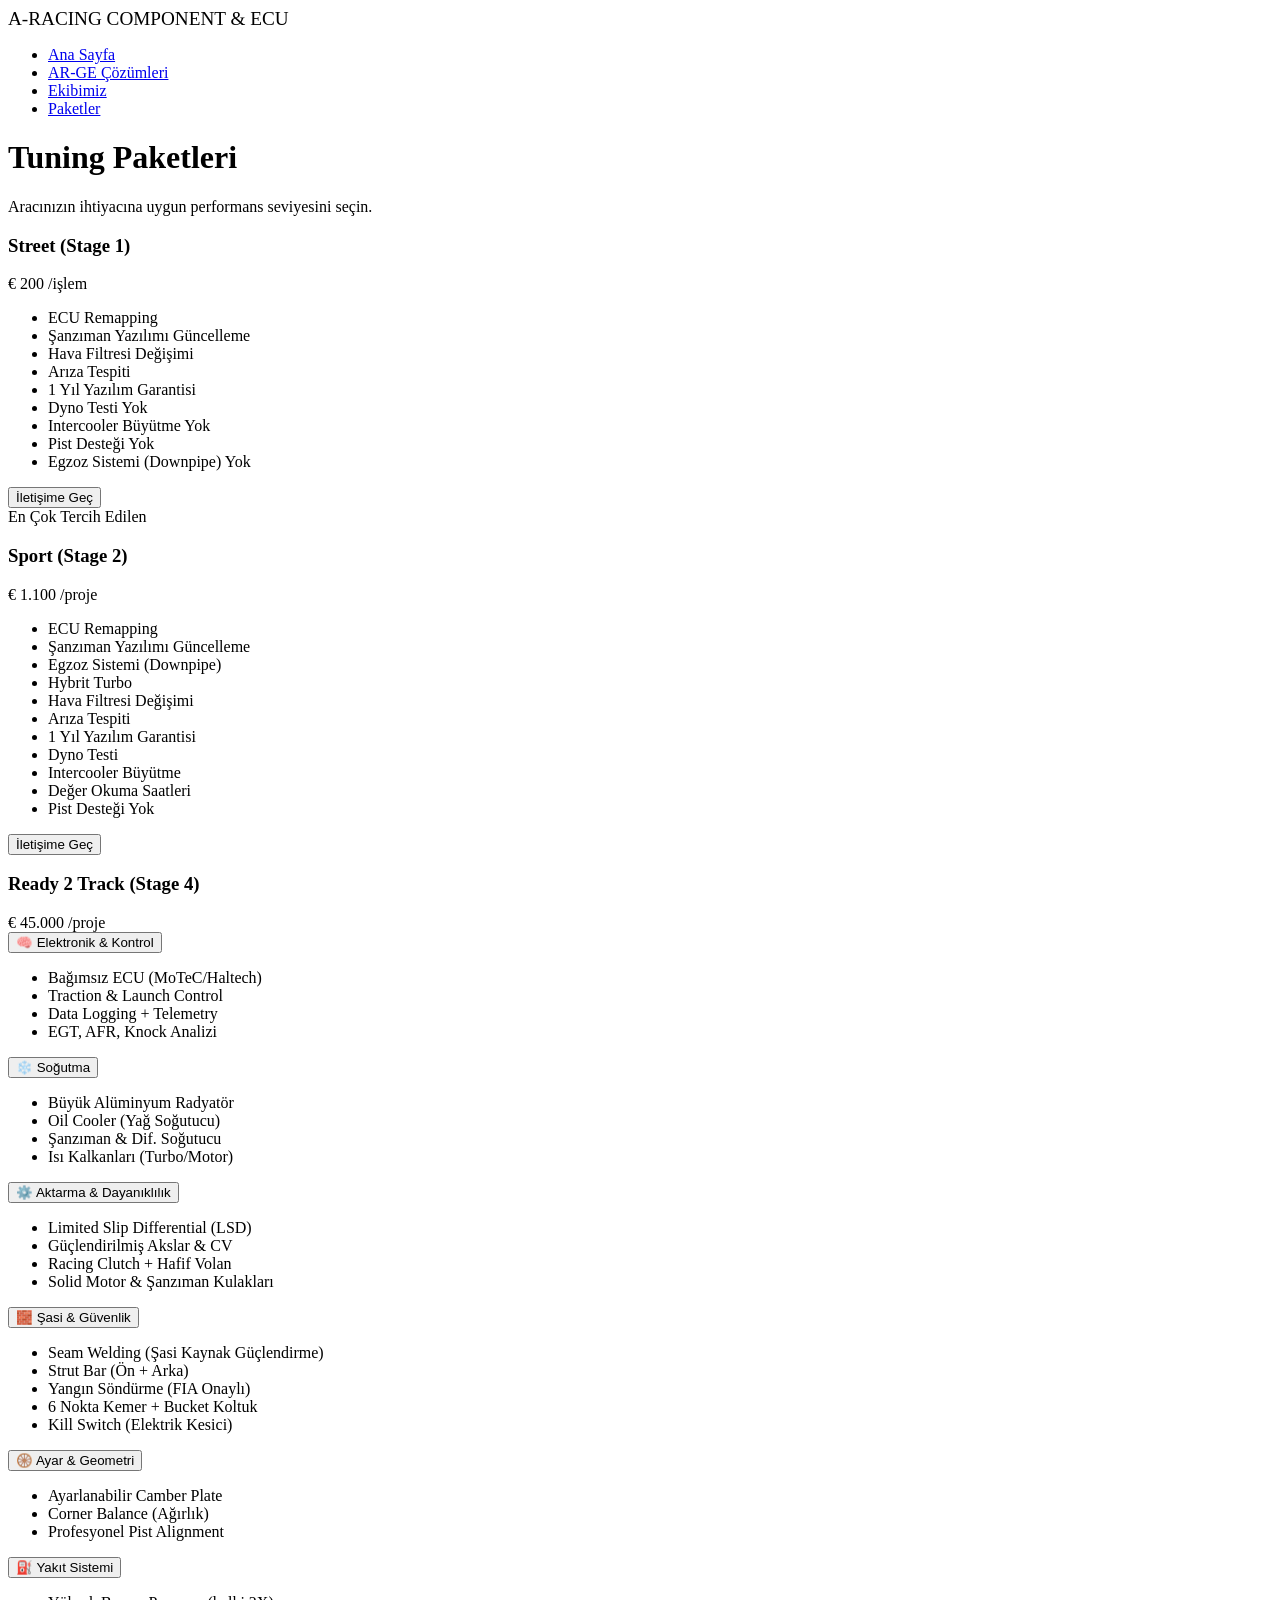
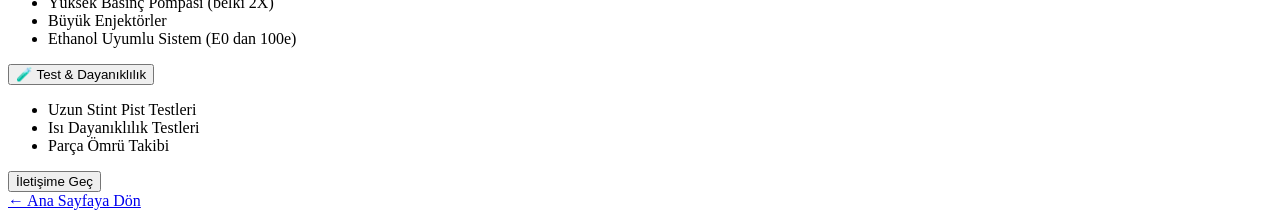
==== task2.html @ df14d0ee "Refactor task2.html with updated content and styles" ====
<!DOCTYPE html>
<html lang="tr">
<head>
    <meta charset="UTF-8">
    <meta name="viewport" content="width=device-width, initial-scale=1.0">
    <title>Paketler | A-RACING Systems</title>
    <link rel="stylesheet" href="style.css">
    <link href="https://fonts.googleapis.com/css2?family=Orbitron:wght@400;700&family=Roboto:wght@300;400;700&display=swap" rel="stylesheet">
    <link rel="stylesheet" href="https://cdnjs.cloudflare.com/ajax/libs/font-awesome/6.4.0/css/all.min.css">
</head>
<body>

    <nav class="navbar">
        <div class="logo" style="font-size: 1.2rem;">
            A-RACING <span>COMPONENT & ECU</span>
        </div>
        <ul class="nav-links">
            <li><a href="index.html">Ana Sayfa</a></li>
            <li><a href="index.html#services">AR-GE Çözümleri</a></li>
            <li><a href="team.html">Ekibimiz</a></li> 
            <li><a href="task2.html" class="cta-btn active">Paketler</a></li>
        </ul>
    </nav>

    <div class="main-container">

        <header class="page-header">
            <h1>Tuning Paketleri</h1>
            <p>Aracınızın ihtiyacına uygun performans seviyesini seçin.</p>
        </header>

        <div class="pricing-wrapper">

            <div class="card">
                <div class="card-header">
                    <h3>Street (Stage 1)</h3>
                    <div class="price-box">
                        <span class="currency">€</span>
                        <span class="amount">200</span>
                        <span class="period">/işlem</span>
                    </div>
                </div>
                <div class="card-body">
                    <ul>
                        <li>ECU Remapping</li>
                        <li>Şanzıman Yazılımı Güncelleme</li>
                        <li>Hava Filtresi Değişimi</li>
                        <li>Arıza Tespiti</li>
                        <li>1 Yıl Yazılım Garantisi</li>
                        <li class="disabled">Dyno Testi Yok</li>
                        <li class="disabled">Intercooler Büyütme Yok</li>
                        <li class="disabled">Pist Desteği Yok</li>
                        <li class="disabled">Egzoz Sistemi (Downpipe) Yok</li>
                    </ul>
                </div>
                <div class="card-footer">
                    <button class="btn toggle-btn" onclick="toggleSocials(this)">İletişime Geç</button>
                    
                    <div class="social-dropdown" style="display: none;">
                        <a href="https://www.instagram.com/ardahacimusalar/" target="_blank"><i class="fab fa-instagram"></i></a>
                        <a href="https://www.linkedin.com/in/ardahacimusalar/" target="_blank"><i class="fab fa-linkedin"></i></a>
                        <a href="mailto:ardahacimusalar@gmail.com"><i class="fas fa-envelope"></i></a>
                        <a href="https://github.com/ardahacimusalar" target="_blank"><i class="fab fa-github"></i></a>
                    </div>
                </div>
            </div>

            <div class="card popular">
                <div class="badge">En Çok Tercih Edilen</div> 
                
                <div class="card-header">
                    <h3>Sport (Stage 2)</h3>
                    <div class="price-box">
                        <span class="currency">€</span>
                        <span class="amount">1.100</span>
                        <span class="period">/proje</span>
                    </div>
                </div>
                <div class="card-body">
                    <ul>
                        <li>ECU Remapping</li>
                        <li>Şanzıman Yazılımı Güncelleme</li>
                        <li>Egzoz Sistemi (Downpipe)</li>
                        <li>Hybrit Turbo</li>
                        <li>Hava Filtresi Değişimi</li>
                        <li>Arıza Tespiti</li>
                        <li>1 Yıl Yazılım Garantisi</li>
                        <li>Dyno Testi</li>
                        <li>Intercooler Büyütme</li>
                        <li>Değer Okuma Saatleri</li>
                        <li class="disabled">Pist Desteği Yok</li>
                        
                    </ul>
                </div>
                <div class="card-footer">
                    <button class="btn btn-primary toggle-btn" onclick="toggleSocials(this)">İletişime Geç</button>
                    
                    <div class="social-dropdown" style="display: none;">
                        <a href="https://www.instagram.com/ardahacimusalar/" target="_blank"><i class="fab fa-instagram"></i></a>
                        <a href="https://www.linkedin.com/in/ardahacimusalar/" target="_blank"><i class="fab fa-linkedin"></i></a>
                        <a href="mailto:ardahacimusalar@gmail.com"><i class="fas fa-envelope"></i></a>
                        <a href="https://github.com/ardahacimusalar" target="_blank"><i class="fab fa-github"></i></a>
                    </div>
                </div>
            </div>

        <div class="card"> <div class="card-header">
                    <h3>Ready 2 Track (Stage 4)</h3>
                    <div class="price-box">
                        <span class="currency">€</span>
                        <span class="amount">45.000</span>
                        <span class="period">/proje</span>
                    </div>
                </div>
                
                <div class="accordion-container">
                    
                    <button class="acc-btn">🧠 Elektronik & Kontrol</button>
                    <div class="acc-panel">
                        <ul>
                            <li>Bağımsız ECU (MoTeC/Haltech)</li>
                            <li>Traction & Launch Control</li>
                            <li>Data Logging + Telemetry</li>
                            <li>EGT, AFR, Knock Analizi</li>
                        </ul>
                    </div>

                    <button class="acc-btn">❄️ Soğutma</button>
                    <div class="acc-panel">
                        <ul>
                            <li>Büyük Alüminyum Radyatör</li>
                            <li>Oil Cooler (Yağ Soğutucu)</li>
                            <li>Şanzıman & Dif. Soğutucu</li>
                            <li>Isı Kalkanları (Turbo/Motor)</li>
                        </ul>
                    </div>

                    <button class="acc-btn">⚙️ Aktarma & Dayanıklılık</button>
                    <div class="acc-panel">
                        <ul>
                            <li>Limited Slip Differential (LSD)</li>
                            <li>Güçlendirilmiş Akslar & CV</li>
                            <li>Racing Clutch + Hafif Volan</li>
                            <li>Solid Motor & Şanzıman Kulakları</li>
                        </ul>
                    </div>

                    <button class="acc-btn">🧱 Şasi & Güvenlik</button>
                    <div class="acc-panel">
                        <ul>
                            <li>Seam Welding (Şasi Kaynak Güçlendirme)</li>
                            <li>Strut Bar (Ön + Arka)</li>
                            <li>Yangın Söndürme (FIA Onaylı)</li>
                            <li>6 Nokta Kemer + Bucket Koltuk</li>
                            <li>Kill Switch (Elektrik Kesici)</li>
                        </ul>
                    </div>

                    <button class="acc-btn">🛞 Ayar & Geometri</button>
                    <div class="acc-panel">
                        <ul>
                            <li>Ayarlanabilir Camber Plate</li>
                            <li>Corner Balance (Ağırlık)</li>
                            <li>Profesyonel Pist Alignment</li>
                        </ul>
                    </div>

                    <button class="acc-btn">⛽ Yakıt Sistemi</button>
                    <div class="acc-panel">
                        <ul>
                            <li>Yüksek Basınç Pompası (belki 2X)</li>
                            <li>Büyük Enjektörler</li>
                            <li>Ethanol Uyumlu Sistem (E0 dan 100e)</li>
                        </ul>
                    </div>

                    <button class="acc-btn">🧪 Test & Dayanıklılık</button>
                    <div class="acc-panel">
                        <ul>
                            <li>Uzun Stint Pist Testleri</li>
                            <li>Isı Dayanıklılık Testleri</li>
                            <li>Parça Ömrü Takibi</li>
                        </ul>
                    </div>

                </div>
                <div class="card-footer">
                    <button class="btn toggle-btn" onclick="toggleSocials(this)">İletişime Geç</button>
                    
                    <div class="social-dropdown" style="display: none;">
                        <a href="https://www.instagram.com/ardahacimusalar/" target="_blank"><i class="fab fa-instagram"></i></a>
                        <a href="https://www.linkedin.com/in/ardahacimusalar/" target="_blank"><i class="fab fa-linkedin"></i></a>
                        <a href="mailto:ardahacimusalar@gmail.com"><i class="fas fa-envelope"></i></a>
                        <a href="https://github.com/ardahacimusalar" target="_blank"><i class="fab fa-github"></i></a>
                    </div>
                </div>
            </div>
        
        <div class="back-link">
            <a href="index.html">← Ana Sayfaya Dön</a>
        </div>

    </div> 

    <script>
        // 1. SOSYAL MEDYA BUTONU İÇİN FONKSİYON
        function toggleSocials(btn) {
            var dropdown = btn.nextElementSibling;
            
            if (dropdown.style.display === "none") {
                dropdown.style.display = "flex";
                btn.textContent = "Kapat"; 
            } else {
                dropdown.style.display = "none";
                btn.textContent = "İletişime Geç"; 
            }
        }

        // LİSTE AÇMA/KAPAMA FONKSİYONU (Stage 4 İçin)
        // Sayfadaki tüm "acc-btn" sınıfına sahip butonları buluyoruz
        var acc = document.getElementsByClassName("acc-btn");
        var i;

        // Her bir butona tıklama özelliği ekliyoruz
        for (i = 0; i < acc.length; i++) {
            acc[i].addEventListener("click", function() {
                /* Tıklanan butona "active" sınıfı ekle (Rengi değişsin, + işareti - olsun) */
                this.classList.toggle("active");

                /* Hemen altındaki paneli (gizli listeyi) bul */
                var panel = this.nextElementSibling;
                
                /* Eğer açıksa kapat, kapalıysa aç */
                if (panel.style.maxHeight) {
                    panel.style.maxHeight = null; // Kapat
                } else {
                    panel.style.maxHeight = panel.scrollHeight + "px"; // İçerik kadar aç
                } 
            });
        }
    </script>

</body>
</html>
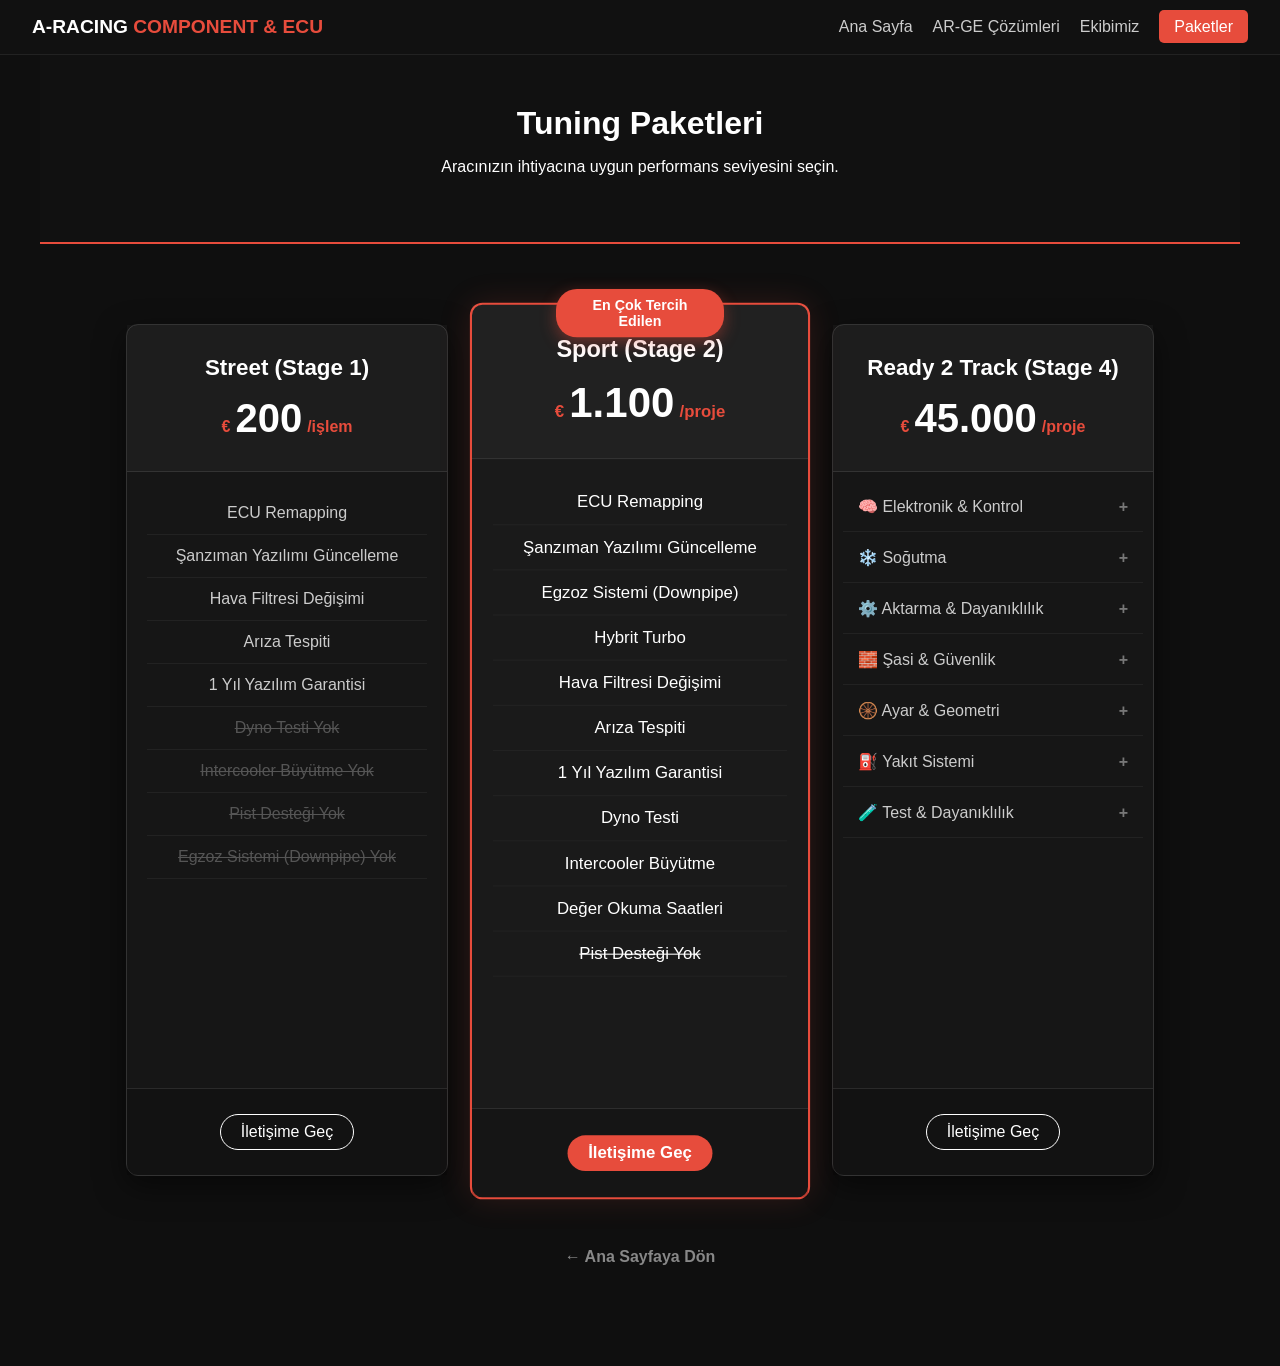
==== commit d45f9b16: "Fix HTML encoding issues in task2.html" ====
--- a/task2.html
+++ b/task2.html
@@ -3,7 +3,7 @@
 <head>
     <meta charset="UTF-8">
     <meta name="viewport" content="width=device-width, initial-scale=1.0">
-    <title>Paketler | A-RACING Systems</title>
+    <title>Paketler | A-RACING</title>
     <link rel="stylesheet" href="style.css">
     <link href="https://fonts.googleapis.com/css2?family=Orbitron:wght@400;700&family=Roboto:wght@300;400;700&display=swap" rel="stylesheet">
     <link rel="stylesheet" href="https://cdnjs.cloudflare.com/ajax/libs/font-awesome/6.4.0/css/all.min.css">
@@ -242,3 +242,4 @@
 
 </body>
 </html>
+
--- a/style.css
+++ b/style.css
@@ -0,0 +1,565 @@
+/* =========================================
+   1. GENEL AYARLAR (DARK MODE GLOBAL)
+   ========================================= */
+body {
+    font-family: 'Segoe UI', Tahoma, Geneva, Verdana, sans-serif;
+    background-color: #0f0f0f; /* Tüm site simsiyah zemin */
+    color: #fff; /* Tüm yazılar beyaz */
+    margin: 0;
+    padding: 0;
+}
+
+/* Linkler */
+a { text-decoration: none; color: inherit; }
+
+/* Navigasyon */
+.navbar {
+    background-color: #111; /* Koyu gri bar */
+    border-bottom: 1px solid #222;
+    padding: 1rem 2rem;
+    display: flex;
+    justify-content: space-between;
+    align-items: center;
+    position: sticky;
+    top: 0;
+    z-index: 1000;
+}
+
+.logo {
+    font-family: 'Orbitron', sans-serif;
+    font-size: 1.3rem;
+    font-weight: bold;
+    color: white;
+}
+.logo span { color: #e74c3c; } /* Kırmızı vurgu */
+
+.nav-links {
+    list-style: none;
+    display: flex;
+    gap: 20px;
+    margin: 0;
+    padding: 0;
+}
+
+.nav-links a {
+    color: #ccc;
+    font-weight: 500;
+    transition: 0.3s;
+}
+
+.nav-links a:hover, .nav-links a.active { color: #e74c3c; } /* Hover kırmızı olsun */
+
+.cta-btn {
+    background-color: #e74c3c;
+    color: white !important;
+    padding: 8px 15px;
+    border-radius: 5px;
+    transition: 0.3s;
+}
+.cta-btn:hover { background-color: #c0392b; }
+
+.main-container {
+    max-width: 1200px;
+    margin: 0 auto;
+    padding-bottom: 50px;
+}
+
+/* Sayfa Başlıkları */
+.page-header {
+    text-align: center;
+    padding: 50px 20px;
+    background: #111;
+    color: white;
+    margin-bottom: 30px;
+    border-bottom: 2px solid #e74c3c; /* Altına kırmızı çizgi */
+}
+.page-header h1 { margin: 0 0 10px 0; font-family: 'Orbitron', sans-serif; }
+
+.back-link { text-align: center; margin-top: 40px; }
+.back-link a { color: #888; font-weight: bold; }
+.back-link a:hover { color: #e74c3c; }
+
+/* =========================================
+   2. ANA SAYFA (INDEX) STİLLERİ
+   ========================================= */
+.hero {
+    display: flex;
+    align-items: center;
+    justify-content: space-between;
+    padding: 80px 10%;
+    background: linear-gradient(rgba(0,0,0,0.8), rgba(0,0,0,0.8)), url('motor.png');
+    background-size: cover;
+    background-position: center;
+    background-attachment: fixed;
+    color: white;
+    min-height: 500px;
+}
+
+.hero-content { flex: 1; padding-right: 50px; z-index: 2; }
+.hero h1 { font-size: 3.5rem; font-family: 'Orbitron', sans-serif; margin-bottom: 20px; }
+.hero .highlight { color: #e74c3c; }
+.hero p { font-size: 1.2rem; margin-bottom: 30px; line-height: 1.6; color: #ddd; }
+.hero-image { flex: 1; display: flex; justify-content: flex-end; }
+
+.hero-image img {
+    max-width: 100%;
+    width: 500px;
+    border-radius: 20px;
+    box-shadow: 0 0 30px rgba(231, 76, 60, 0.4);
+    border: 2px solid rgba(255,255,255,0.1);
+    animation: float 6s ease-in-out infinite;
+}
+
+.btn-primary {
+    background-color: #e74c3c;
+    color: white;
+    padding: 12px 30px;
+    text-decoration: none;
+    border-radius: 50px;
+    font-weight: bold;
+    display: inline-block;
+    transition: 0.3s;
+}
+.btn-primary:hover { transform: scale(1.05); background-color: #c0392b; }
+
+@keyframes float {
+    0% { transform: translatey(0px); }
+    50% { transform: translatey(-20px); }
+    100% { transform: translatey(0px); }
+}
+
+/* Hizmetler Bölümü (Dark Mode) */
+.services { 
+    padding: 80px 10%; 
+    text-align: center; 
+    background: #0f0f0f; 
+}
+
+.services h2 { 
+    margin-bottom: 50px; 
+    color: #fff; 
+    font-family: 'Orbitron', sans-serif; 
+    font-size: 2.5rem; 
+    text-transform: uppercase;
+    letter-spacing: 2px;
+}
+
+.grid-container {
+    display: grid;
+    grid-template-columns: repeat(auto-fit, minmax(300px, 1fr));
+    gap: 30px;
+}
+
+.service-box {
+    background: #161616; 
+    padding: 40px;
+    border-radius: 6px; 
+    transition: all 0.3s ease;
+    border: 1px solid #333; 
+    box-shadow: 0 4px 15px rgba(0,0,0,0.5); 
+}
+
+.service-box h3 {
+    color: #fff;
+    font-family: 'Orbitron', sans-serif;
+    margin-bottom: 15px;
+    text-transform: uppercase;
+    font-size: 1.2rem;
+}
+
+.service-box p { color: #ccc; font-size: 0.95rem; }
+
+.service-box:hover { 
+    transform: translateY(-5px);
+    border: 1px solid #e74c3c;
+    background: #1a1a1a;
+    box-shadow: 0 0 20px rgba(231, 76, 60, 0.15);
+}
+
+footer { 
+    background: #111;
+    color: #888; 
+    text-align: center; 
+    padding: 40px 20px; 
+    margin-top: 0; 
+    border-top: 1px solid #222;
+}
+
+footer p { margin-bottom: 15px; font-size: 0.9rem; }
+
+footer a {
+    color: #c06c6c; /* Soluk Kırmızı */
+    font-weight: 500;
+    transition: color 0.3s;
+}
+
+footer a:hover {
+    color: #e74c3c; 
+    text-shadow: 0 0 10px rgba(231, 76, 60, 0.4);
+}
+
+/* =========================================
+   3. EKİP SAYFASI KARTLARI
+   ========================================= */
+.team-grid {
+    display: flex;
+    justify-content: center;
+    flex-wrap: wrap;
+    gap: 40px;
+    padding: 20px;
+}
+
+.team-card {
+    background-color: transparent;
+    width: 340px;
+    height: 520px;
+    perspective: 1000px;
+}
+
+.card-inner {
+    position: relative;
+    width: 100%;
+    height: 100%;
+    text-align: center;
+    transition: transform 0.8s;
+    transform-style: preserve-3d;
+    box-shadow: 0 4px 15px rgba(0,0,0,0.3);
+    border-radius: 15px;
+}
+
+.team-card:hover .card-inner { transform: rotateY(180deg); }
+
+.card-front, .card-back {
+    position: absolute;
+    width: 100%;
+    height: 100%;
+    -webkit-backface-visibility: hidden;
+    backface-visibility: hidden;
+    border-radius: 15px;
+    display: flex;
+    flex-direction: column;
+    justify-content: center;
+    align-items: center;
+    padding: 25px;
+    box-sizing: border-box;
+}
+
+.card-front { 
+    background-color: #161616; 
+    color: #fff; 
+    border: 1px solid #333; 
+}
+
+.card-front img {
+    width: 120px;
+    height: 120px;
+    border-radius: 50%;
+    object-fit: cover;
+    border: 3px solid #e74c3c;
+    margin-bottom: 20px;
+}
+
+.verified-badge {
+    margin-top: 15px;
+    color: #2ecc71;
+    background: rgba(46, 204, 113, 0.1);
+    padding: 5px 15px;
+    border-radius: 20px;
+    font-weight: bold;
+    font-size: 0.9rem;
+}
+
+.card-back { 
+    background-color: #1a1a1a; 
+    color: white; 
+    transform: rotateY(180deg); 
+    border: 1px solid #e74c3c;
+}
+
+.certificate-container {
+    margin: 15px 0 20px 0;
+    padding: 10px;
+    background: rgba(255,255,255,0.05);
+    border-radius: 8px;
+    width: 90%;
+}
+.cert-img { width: 100%; border-radius: 4px; background: white; }
+
+.socials { display: flex; gap: 15px; margin-top: auto; padding-bottom: 10px; }
+.socials i { font-size: 1.5rem; color: #ccc; transition: 0.3s; }
+.socials i:hover { color: #e74c3c; transform: scale(1.2); }
+
+/* Diğer Personel (Slide Card) */
+.slide-card {
+    position: relative;
+    width: 340px;
+    height: 520px;
+    background: #161616;
+    border-radius: 15px;
+    overflow: hidden;
+    box-shadow: 0 4px 15px rgba(0,0,0,0.2);
+    border: 1px solid #333;
+}
+
+.slide-img-box { width: 100%; height: 100%; transition: transform 0.5s ease; }
+.slide-img-box img { width: 100%; height: 100%; object-fit: cover; }
+
+.slide-card:hover .slide-img-box { transform: translateY(-120px); opacity: 0.4; }
+
+.slide-details {
+    position: absolute;
+    bottom: -150px;
+    left: 0;
+    width: 100%;
+    height: 150px;
+    padding: 20px;
+    box-sizing: border-box;
+    background: linear-gradient(to top, #111, transparent);
+    color: white;
+    text-align: center;
+    transition: bottom 0.5s ease;
+    display: flex;
+    flex-direction: column;
+    justify-content: flex-end;
+}
+
+.slide-card:hover .slide-details { bottom: 0; }
+.slide-details h3 { margin: 0; font-size: 1.6rem; }
+.slide-details .role { color: #e74c3c; font-weight: bold; margin-bottom: 10px; }
+.slide-socials { display: flex; justify-content: center; gap: 15px; margin-top: 10px; }
+.slide-socials i { font-size: 1.4rem; color: #ccc; cursor: pointer; transition: 0.3s; }
+.slide-socials i:hover { color: #e74c3c; transform: scale(1.2); }
+
+/* =========================================
+   4. PAKETLER SAYFASI & KART AYARLARI
+   ========================================= */
+.pricing-wrapper {
+    display: flex;
+    justify-content: center;
+    gap: 30px;
+    padding: 50px 20px;
+    flex-wrap: wrap; 
+    align-items: flex-start; /* Kartları üstten hizala */
+}
+
+/* Kart Genel Yapısı (Düzeltilmiş Boyut) */
+.card {
+    background: #161616; 
+    width: 320px; /* Standart genişlik */
+    min-height: 850px; /* Stage 4 ve 1 eşit boyda dursun diye yükseklik */
+    border-radius: 12px;
+    box-shadow: 0 10px 30px rgba(0,0,0,0.5);
+    text-align: center;
+    overflow: visible;
+    transition: transform 0.3s;
+    position: relative;
+    border: 1px solid #333;
+    display: flex;
+    flex-direction: column;
+    justify-content: space-between; /* İçeriği yay, butonu alta it */
+}
+
+.card:hover { transform: translateY(-10px); border-color: #e74c3c; }
+
+/* Popüler Kart (Ortadaki - Parlak) */
+.card.popular {
+    transform: scale(1.05);
+    border: 2px solid #e74c3c;
+    background: #1a1a1a;
+    z-index: 10;
+    box-shadow: 0 0 30px rgba(231, 76, 60, 0.15);
+}
+.card.popular:hover { transform: scale(1.10); }
+
+/* Ortadaki kartın listeleri PARLAK BEYAZ olsun */
+.card.popular .card-body li {
+    color: #fff !important; 
+    font-weight: 500;
+}
+
+/* Kart Başlığı */
+.card-header { 
+    background: rgba(255,255,255,0.03); 
+    padding: 30px 20px; 
+    border-bottom: 1px solid #333; 
+}
+.card-header h3 { margin: 0; color: #fff; font-size: 1.4rem; }
+
+/* Fiyat Kutusu */
+.price-box { 
+    margin-top: 15px; 
+    display: flex; 
+    justify-content: center; 
+    align-items: baseline; 
+    font-weight: bold;
+    color: #e74c3c; 
+}
+.amount { font-size: 2.5rem; margin: 0 5px; color: #fff; }
+
+/* Özellik Listesi */
+.card-body ul { list-style: none; padding: 20px; margin: 0; }
+.card-body li { 
+    padding: 12px 0; 
+    border-bottom: 1px solid #222; 
+    color: #ccc; 
+}
+.card-body li.disabled { color: #555; text-decoration: line-through; }
+
+/* Kart Altı (Buton Alanı) */
+.card-footer { 
+    padding: 25px; 
+    background: rgba(0,0,0,0.2); 
+    border-top: 1px solid rgba(255,255,255,0.1);
+    margin-top: auto; /* En alta sabitle */
+}
+
+.badge {
+    position: absolute;
+    top: -15px;
+    left: 50%;
+    transform: translateX(-50%);
+    background: #e74c3c;
+    color: white;
+    padding: 8px 20px;
+    font-size: 0.85rem;
+    font-weight: bold;
+    border-radius: 20px;
+    box-shadow: 0 5px 15px rgba(231, 76, 60, 0.4);
+}
+
+/* =========================================
+   5. İLETİŞİM DROPDOWN (AKORDİYON)
+   ========================================= */
+.social-dropdown {
+    margin-top: 15px;
+    padding-top: 15px;
+    border-top: 1px solid #333; 
+    display: flex;
+    justify-content: center;
+    gap: 20px;
+    animation: slideDown 0.3s ease-out; 
+}
+
+.social-dropdown a {
+    color: #ccc; 
+    font-size: 1.8rem; 
+    transition: 0.3s;
+}
+
+/* Kırmızı (Popular) kartın içindeki ikonlar kırmızı */
+.card.popular .social-dropdown a { color: #e74c3c; }
+
+.social-dropdown a:hover {
+    color: #fff; 
+    text-shadow: 0 0 10px rgba(255,255,255,0.5);
+    transform: scale(1.2);
+}
+
+.toggle-btn {
+    background: transparent; 
+    border: none; 
+    cursor: pointer; 
+    font-family: inherit; 
+    font-size: 1rem;
+    color: #fff;
+    border: 1px solid #fff;
+    padding: 8px 20px;
+    border-radius: 20px;
+    transition: 0.3s;
+}
+
+.toggle-btn:hover { background: #fff; color: #000; }
+
+.card.popular .toggle-btn {
+    background: #e74c3c;
+    border: none;
+}
+.card.popular .toggle-btn:hover { background: #c0392b; color: white; }
+
+@keyframes slideDown {
+    from { opacity: 0; transform: translateY(-10px); }
+    to { opacity: 1; transform: translateY(0); }
+}
+
+/* =========================================
+   6. STAGE 4 AKORDİYON LİSTE STİLLERİ
+   ========================================= */
+.accordion-container {
+    padding: 10px;
+    text-align: left;
+    flex-grow: 1; /* Boş alanı doldurması için */
+}
+
+/* Kategori Başlık Butonları (Stage 4 - SÖNÜK GRİ YAPILDI) */
+.acc-btn {
+    background-color: transparent;
+    color: #ccc; /* Stage 1 gibi sönük olsun */
+    cursor: pointer;
+    padding: 15px;
+    width: 100%;
+    text-align: left;
+    border: none;
+    border-bottom: 1px solid #222;
+    outline: none;
+    font-size: 1rem;
+    font-weight: normal; /* Kalınlığı azalttık */
+    transition: 0.4s;
+    display: flex;
+    justify-content: space-between;
+    align-items: center;
+    font-family: 'Segoe UI', sans-serif;
+}
+
+/* Mouse üzerine gelince parlasın */
+.acc-btn:hover, .acc-btn.active {
+    background-color: rgba(255,255,255,0.05);
+    color: #fff; /* Tıklayınca beyaz olsun */
+}
+
+/* Yanındaki + işareti */
+.acc-btn:after {
+    content: '\002B'; 
+    color: #777;
+    font-weight: bold;
+    float: right;
+    margin-left: 5px;
+}
+
+.acc-btn.active:after {
+    content: "\2212"; 
+    color: #e74c3c;
+}
+
+/* İçerik Kutusu */
+.acc-panel {
+    padding: 0 15px;
+    background-color: #161616;
+    max-height: 0;
+    overflow: hidden;
+    transition: max-height 0.3s ease-out;
+    border-bottom: 1px solid transparent;
+}
+
+.acc-panel ul {
+    list-style: none;
+    padding: 10px 0;
+    margin: 0;
+}
+
+.acc-panel li {
+    padding: 8px 0;
+    border-bottom: 1px solid #222;
+    color: #ccc;
+    font-size: 0.9rem;
+    position: relative;
+    padding-left: 15px;
+}
+
+.acc-panel li::before {
+    content: "-";
+    position: absolute;
+    left: 0;
+    color: #e74c3c;
+}
+
+.acc-panel li:last-child { border-bottom: none; }
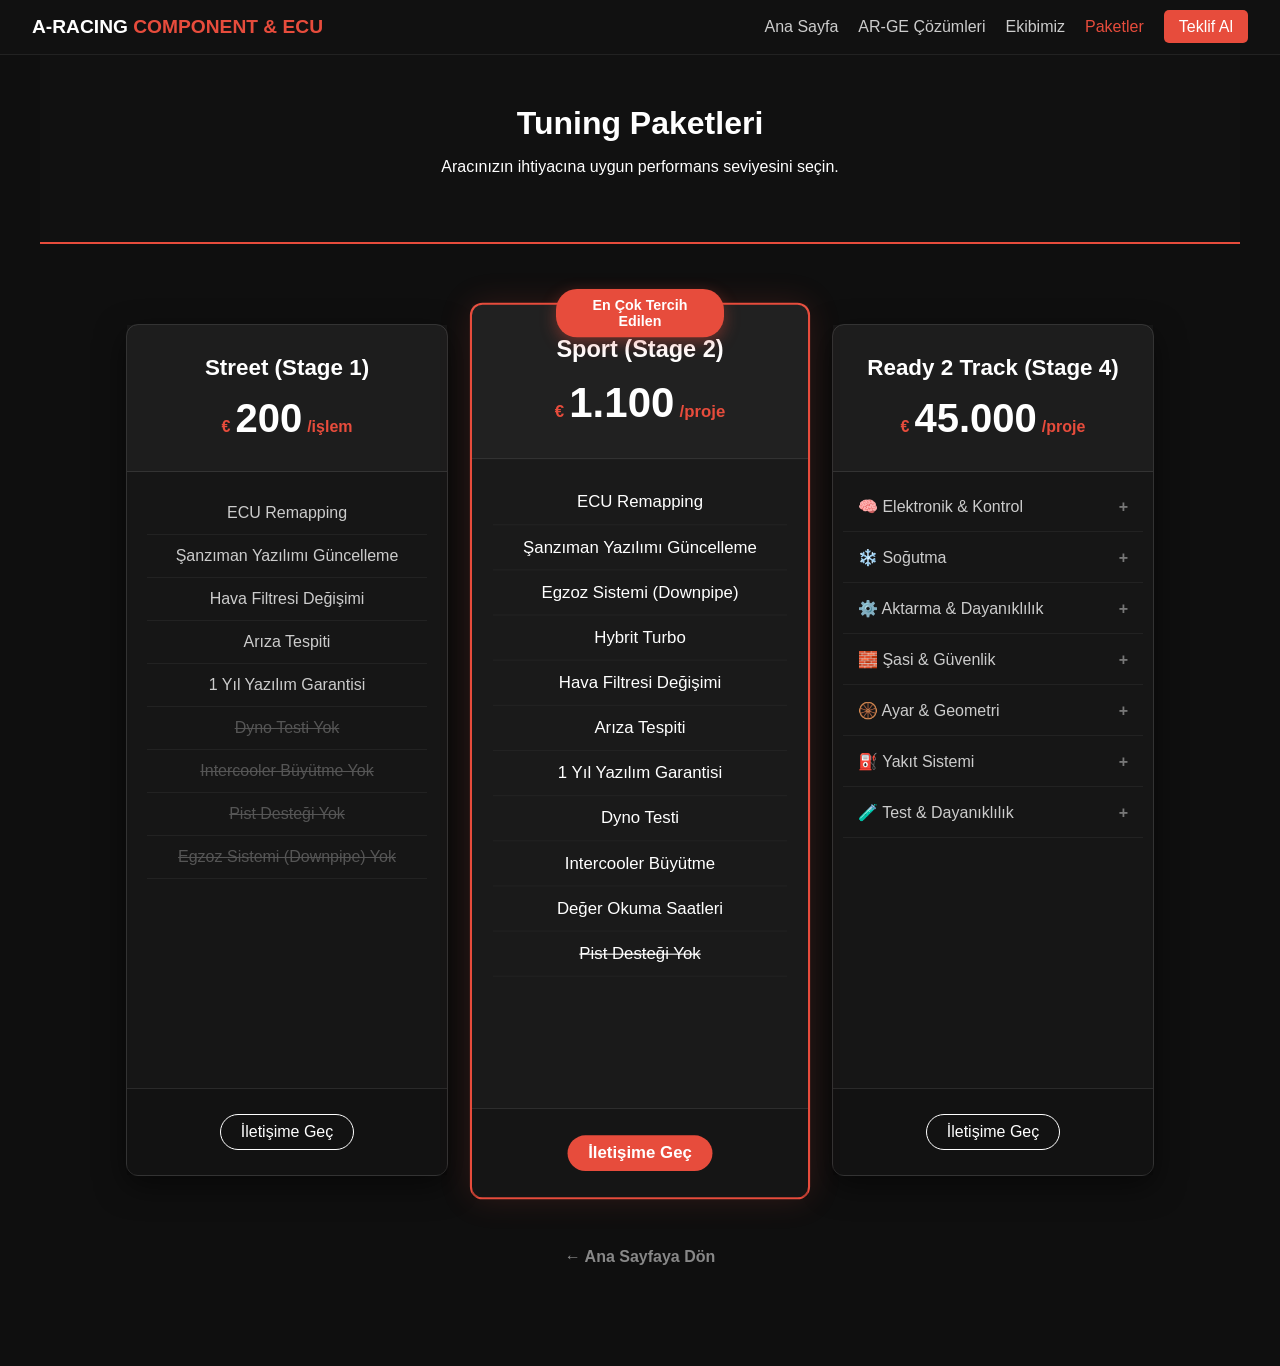
==== commit e5b9186b: "Fix HTML encoding issues in task2.html" ====
--- a/task2.html
+++ b/task2.html
@@ -18,7 +18,8 @@
             <li><a href="index.html">Ana Sayfa</a></li>
             <li><a href="index.html#services">AR-GE Çözümleri</a></li>
             <li><a href="team.html">Ekibimiz</a></li> 
-            <li><a href="task2.html" class="cta-btn active">Paketler</a></li>
+            <li><a href="task2.html" class="active">Paketler</a></li>
+            <li><a href="teklif.html" class="cta-btn">Teklif Al</a></li>
         </ul>
     </nav>
 
@@ -242,4 +243,3 @@
 
 </body>
 </html>
-
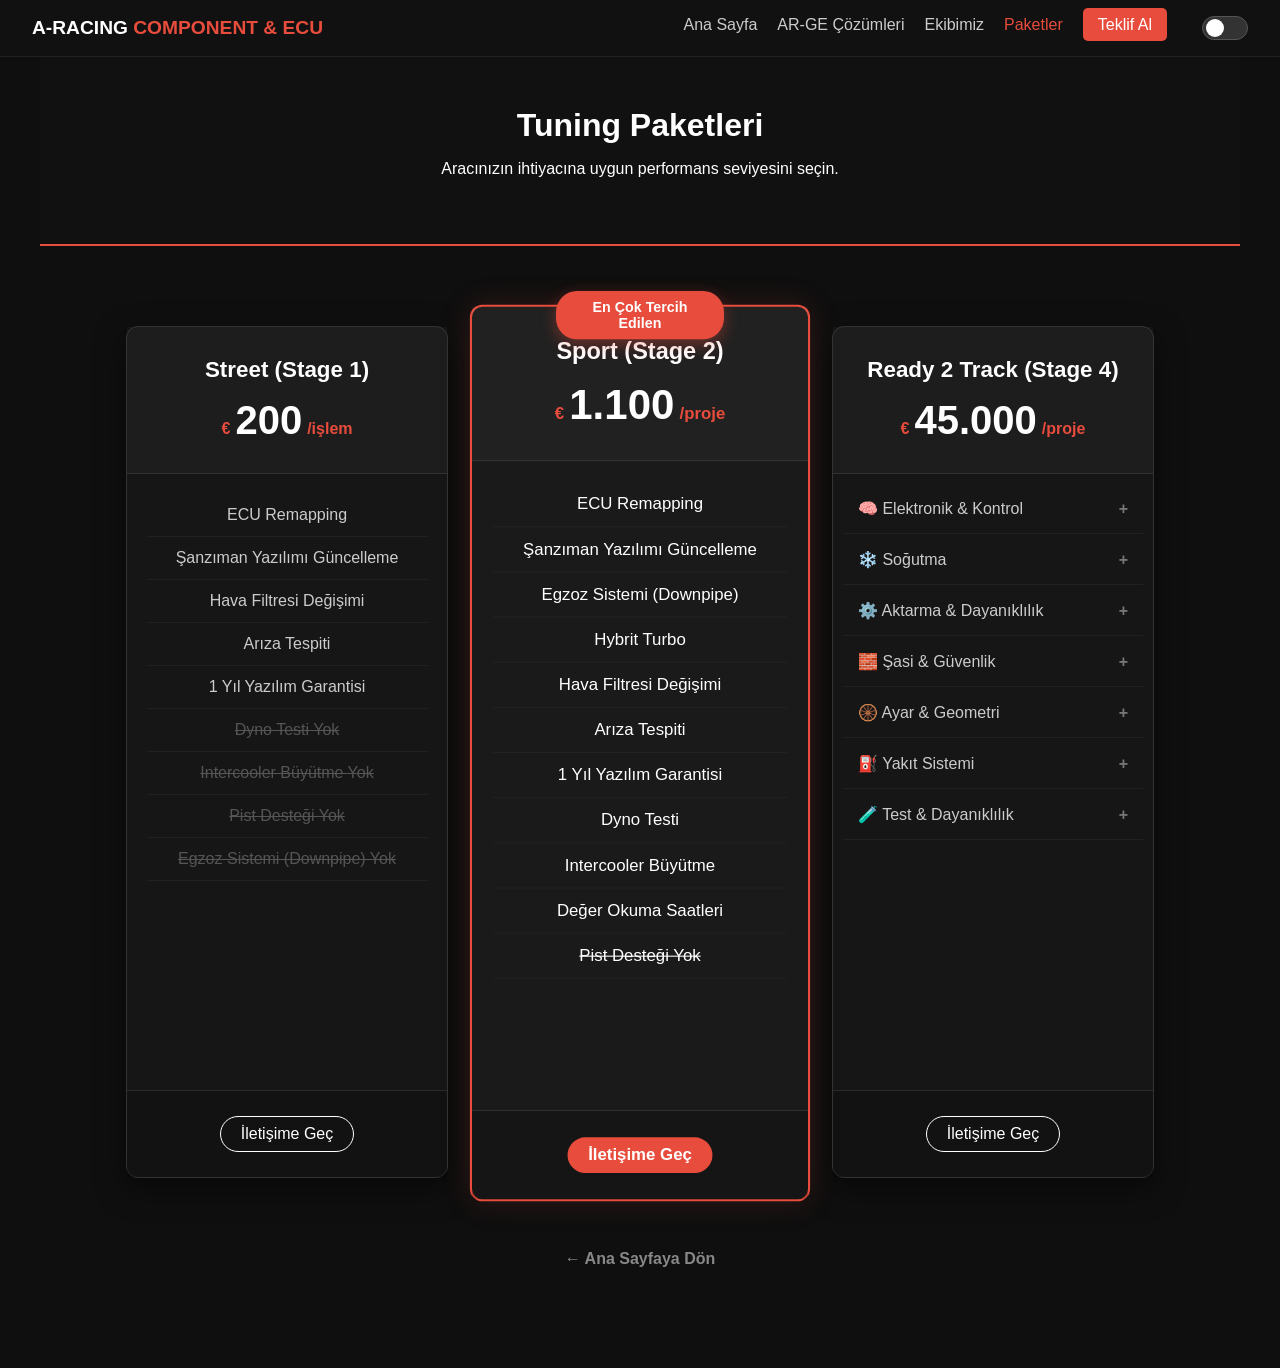
==== commit 9dbadefb: "Implement theme switch and enhance layout Added theme switch functionality and improved layout." ====
--- a/task2.html
+++ b/task2.html
@@ -20,6 +20,12 @@
             <li><a href="team.html">Ekibimiz</a></li> 
             <li><a href="task2.html" class="active">Paketler</a></li>
             <li><a href="teklif.html" class="cta-btn">Teklif Al</a></li>
+            <li class="theme-switch-wrapper" style="display: flex; align-items: center; margin-left: 15px;">
+            <label class="theme-switch" for="theme-slider">
+            <input type="checkbox" id="theme-slider">
+            <div class="slider round"></div>
+            </label>
+            </li>
         </ul>
     </nav>
 
@@ -241,5 +247,29 @@
         }
     </script>
 
+    <script>
+        // Sayfa yüklendiğinde LocalStorage'dan temayı kontrol et
+        const currentTheme = localStorage.getItem('theme');
+        const toggleSwitch = document.getElementById('theme-slider');
+
+        // Eğer hafızada 'light' kayıtlıysa aydınlık modu aktif et
+        if (currentTheme === 'light') {
+            document.body.classList.add('light-mode');
+            if (toggleSwitch) toggleSwitch.checked = true;
+        }
+
+        // Butona tıklandığında temayı değiştir ve hafızaya kaydet
+        if (toggleSwitch) {
+            toggleSwitch.addEventListener('change', function(e) {
+                if (e.target.checked) {
+                    document.body.classList.add('light-mode');
+                    localStorage.setItem('theme', 'light');
+                } else {
+                    document.body.classList.remove('light-mode');
+                    localStorage.setItem('theme', 'dark');
+                }
+            });
+        }
+    </script>
 </body>
 </html>
--- a/style.css
+++ b/style.css
@@ -487,13 +487,13 @@
 .accordion-container {
     padding: 10px;
     text-align: left;
-    flex-grow: 1; /* Boş alanı doldurması için */
+    flex-grow: 1; 
 }
 
 /* Kategori Başlık Butonları (Stage 4 - SÖNÜK GRİ YAPILDI) */
 .acc-btn {
     background-color: transparent;
-    color: #ccc; /* Stage 1 gibi sönük olsun */
+    color: #ccc; 
     cursor: pointer;
     padding: 15px;
     width: 100%;
@@ -502,7 +502,7 @@
     border-bottom: 1px solid #222;
     outline: none;
     font-size: 1rem;
-    font-weight: normal; /* Kalınlığı azalttık */
+    font-weight: normal; 
     transition: 0.4s;
     display: flex;
     justify-content: space-between;
@@ -563,3 +563,348 @@
 }
 
 .acc-panel li:last-child { border-bottom: none; }
+/* =========================================
+   7. TEKLİF SAYFASI (CALCULATOR) STİLLERİ
+   ========================================= */
+
+.calculator-wrapper {
+    display: flex;
+    flex-wrap: wrap;
+    justify-content: center;
+    gap: 40px;
+    padding: 20px;
+}
+
+.calculator-box {
+    background: #161616;
+    padding: 40px;
+    border-radius: 12px;
+    border: 1px solid #333;
+    width: 100%;
+    max-width: 500px;
+    box-shadow: 0 10px 30px rgba(0,0,0,0.5);
+}
+
+.form-group {
+    margin-bottom: 25px;
+    text-align: left;
+}
+
+.form-group label {
+    display: block;
+    margin-bottom: 10px;
+    font-weight: bold;
+    color: #e74c3c; /* Kırmızı başlıklar */
+    font-family: 'Orbitron', sans-serif;
+    font-size: 0.9rem;
+}
+
+.form-control {
+    width: 100%;
+    padding: 12px;
+    background: #222;
+    border: 1px solid #444;
+    border-radius: 6px;
+    color: #fff;
+    font-size: 1rem;
+    transition: 0.3s;
+    outline: none;
+}
+
+.form-control:focus {
+    border-color: #e74c3c;
+    box-shadow: 0 0 10px rgba(231, 76, 60, 0.2);
+}
+
+/* Checkbox Tasarımı */
+.checkbox-group {
+    display: flex;
+    align-items: center;
+    margin-bottom: 12px;
+    padding: 10px;
+    background: rgba(255,255,255,0.05);
+    border-radius: 5px;
+    cursor: pointer;
+    transition: 0.2s;
+}
+
+.checkbox-group:hover {
+    background: rgba(255,255,255,0.1);
+}
+
+.checkbox-group input {
+    margin-right: 15px;
+    transform: scale(1.2);
+    cursor: pointer;
+    accent-color: #e74c3c; /* Checkbox rengi kırmızı */
+}
+
+.checkbox-group label {
+    margin: 0;
+    color: #ccc;
+    font-family: 'Roboto', sans-serif;
+    cursor: pointer;
+    width: 100%;
+}
+
+/* Sonuç Kutusu */
+.result-box {
+    background: #1a1a1a;
+    border: 2px solid #e74c3c; /* Kırmızı Çerçeve */
+    border-radius: 12px;
+    padding: 40px;
+    width: 100%;
+    max-width: 400px;
+    text-align: center;
+    animation: fadeIn 0.5s ease-in-out;
+    display: flex;
+    flex-direction: column;
+    justify-content: center;
+    align-items: center;
+    height: fit-content;
+}
+
+.result-box h3 {
+    margin: 0 0 20px 0;
+    font-family: 'Orbitron', sans-serif;
+    color: #fff;
+}
+
+.final-price {
+    font-size: 3.5rem;
+    font-weight: bold;
+    color: #e74c3c;
+    margin-bottom: 10px;
+    text-shadow: 0 0 20px rgba(231, 76, 60, 0.4);
+}
+
+.final-price .currency {
+    font-size: 2rem;
+    color: #fff;
+}
+
+#resultText {
+    color: #888;
+    font-size: 0.9rem;
+    margin-bottom: 20px;
+}
+
+@keyframes fadeIn {
+    from { opacity: 0; transform: translateY(20px); }
+    to { opacity: 1; transform: translateY(0); }
+}
+
+/* =========================================
+   8. FLOATING WIDGET (DM KUTUSU)
+   ========================================= */
+
+/* Yuvarlak Ana Buton */
+.floating-btn {
+    position: fixed;
+    bottom: 30px;
+    right: 30px;
+    width: 60px;
+    height: 60px;
+    background-color: #e74c3c; /* Tema Kırmızısı */
+    color: white;
+    border-radius: 50%;
+    display: flex;
+    justify-content: center;
+    align-items: center;
+    font-size: 1.5rem;
+    box-shadow: 0 0 20px rgba(231, 76, 60, 0.6);
+    cursor: pointer;
+    z-index: 9999;
+    transition: transform 0.3s;
+    animation: pulse 2s infinite; /* Kalp atışı efekti */
+}
+
+.floating-btn:hover {
+    transform: scale(1.1);
+    background-color: #c0392b;
+}
+
+/* Kırmızı Bildirim Noktası */
+.notification-dot {
+    position: absolute;
+    top: 0;
+    right: 0;
+    width: 15px;
+    height: 15px;
+    background-color: #fff;
+    border-radius: 50%;
+    border: 2px solid #e74c3c;
+}
+
+/* Açılır Kutu Tasarımı */
+.floating-box {
+    display: none; /* Başlangıçta gizli */
+    position: fixed;
+    bottom: 100px; /* Butonun üstünde çıksın */
+    right: 30px;
+    width: 300px;
+    background-color: #161616;
+    border: 1px solid #333;
+    border-radius: 12px;
+    box-shadow: 0 10px 30px rgba(0,0,0,0.8);
+    z-index: 9998;
+    overflow: hidden;
+    animation: slideUp 0.4s ease-out;
+}
+
+/* Kutu Başlığı */
+.widget-header {
+    background: linear-gradient(45deg, #e74c3c, #c0392b);
+    padding: 15px;
+    display: flex;
+    justify-content: space-between;
+    align-items: center;
+    color: white;
+}
+
+.widget-header h4 {
+    margin: 0;
+    font-family: 'Orbitron', sans-serif;
+    font-size: 0.9rem;
+}
+
+.close-btn {
+    font-size: 1.5rem;
+    cursor: pointer;
+    line-height: 15px;
+}
+
+.widget-body {
+    padding: 20px;
+    text-align: center;
+    color: #fff;
+}
+
+/* Kutu İçindeki Buton */
+.btn-widget {
+    display: inline-block;
+    margin-top: 15px;
+    padding: 10px 20px;
+    background-color: white;
+    color: #e74c3c;
+    font-weight: bold;
+    border-radius: 20px;
+    text-transform: uppercase;
+    font-size: 0.9rem;
+    transition: 0.3s;
+    box-shadow: 0 4px 10px rgba(0,0,0,0.3);
+}
+
+.btn-widget:hover {
+    background-color: #e74c3c;
+    color: white;
+    transform: translateY(-2px);
+}
+
+/* Animasyonlar */
+@keyframes pulse {
+    0% { box-shadow: 0 0 0 0 rgba(231, 76, 60, 0.7); }
+    70% { box-shadow: 0 0 0 15px rgba(231, 76, 60, 0); }
+    100% { box-shadow: 0 0 0 0 rgba(231, 76, 60, 0); }
+}
+
+@keyframes slideUp {
+    from { opacity: 0; transform: translateY(20px); }
+    to { opacity: 1; transform: translateY(0); }
+}
+/* =========================================
+   9. TEMA DEĞİŞTİRME BUTONU (TOGGLE)
+   ========================================= */
+.theme-switch {
+    display: inline-block;
+    position: relative;
+    width: 46px;
+    height: 24px;
+}
+.theme-switch input { display: none; }
+.slider {
+    background-color: #333;
+    bottom: 0;
+    cursor: pointer;
+    left: 0;
+    position: absolute;
+    right: 0;
+    top: 0;
+    transition: 0.4s;
+    border-radius: 24px;
+    border: 1px solid #555;
+}
+.slider:before {
+    background-color: #fff;
+    bottom: 2px;
+    content: "";
+    height: 18px;
+    left: 3px;
+    position: absolute;
+    transition: 0.4s;
+    width: 18px;
+    border-radius: 50%;
+}
+input:checked + .slider {
+    background-color: #e74c3c;
+    border-color: #e74c3c;
+}
+input:checked + .slider:before {
+    transform: translateX(20px);
+}
+
+/* =========================================
+   10. LIGHT MODE (Yumuşak Aydınlık Mod)
+   ========================================= */
+/* Göz yormaması için saf beyaz (#fff) yerine kırık beyaz/gri (#f4f4f9) kullanıldı */
+body.light-mode {
+    background-color: #f4f4f9; 
+    color: #222;
+}
+
+body.light-mode .navbar {
+    background-color: #ffffff;
+    border-bottom: 1px solid #ddd;
+    box-shadow: 0 2px 10px rgba(0,0,0,0.05);
+}
+
+body.light-mode .logo { color: #111; }
+body.light-mode .nav-links a { color: #555; }
+body.light-mode .nav-links a:hover, body.light-mode .nav-links a.active { color: #e74c3c; }
+
+body.light-mode .page-header { background: #fff; color: #222; border-bottom: 2px solid #e74c3c; }
+body.light-mode .page-header p { color: #555; }
+
+/* Kutu ve Kartların Aydınlık Hali */
+body.light-mode .services, 
+body.light-mode .card-front,
+body.light-mode .card-back,
+body.light-mode .slide-card,
+body.light-mode .card,
+body.light-mode .calculator-box,
+body.light-mode .result-box,
+body.light-mode .floating-box {
+    background-color: #ffffff;
+    border-color: #ddd;
+    color: #333;
+    box-shadow: 0 5px 15px rgba(0,0,0,0.08);
+}
+
+body.light-mode .service-box { background: #fff; border-color: #ddd; }
+body.light-mode .service-box h3 { color: #111; }
+body.light-mode .service-box p { color: #555; }
+
+body.light-mode .card-header { background: #f9f9f9; border-bottom: 1px solid #ddd; }
+body.light-mode .card-header h3, body.light-mode .amount { color: #222; }
+body.light-mode .card-body li, body.light-mode .acc-panel li { border-bottom: 1px solid #eee; color: #555; }
+
+/* Akordiyon ve Form Elemanları */
+body.light-mode .acc-btn { color: #444; border-bottom: 1px solid #ddd; }
+body.light-mode .acc-btn:hover, body.light-mode .acc-btn.active { background-color: #f9f9f9; color: #111; }
+
+body.light-mode .form-control { background: #fdfdfd; border: 1px solid #ccc; color: #222; }
+body.light-mode .checkbox-group { background: #f9f9f9; border: 1px solid #eee; }
+body.light-mode .checkbox-group label { color: #333; }
+
+body.light-mode footer { background: #ffffff; border-top: 1px solid #ddd; color: #555; }
+body.light-mode .widget-body { background: #ffffff; color: #333; }
